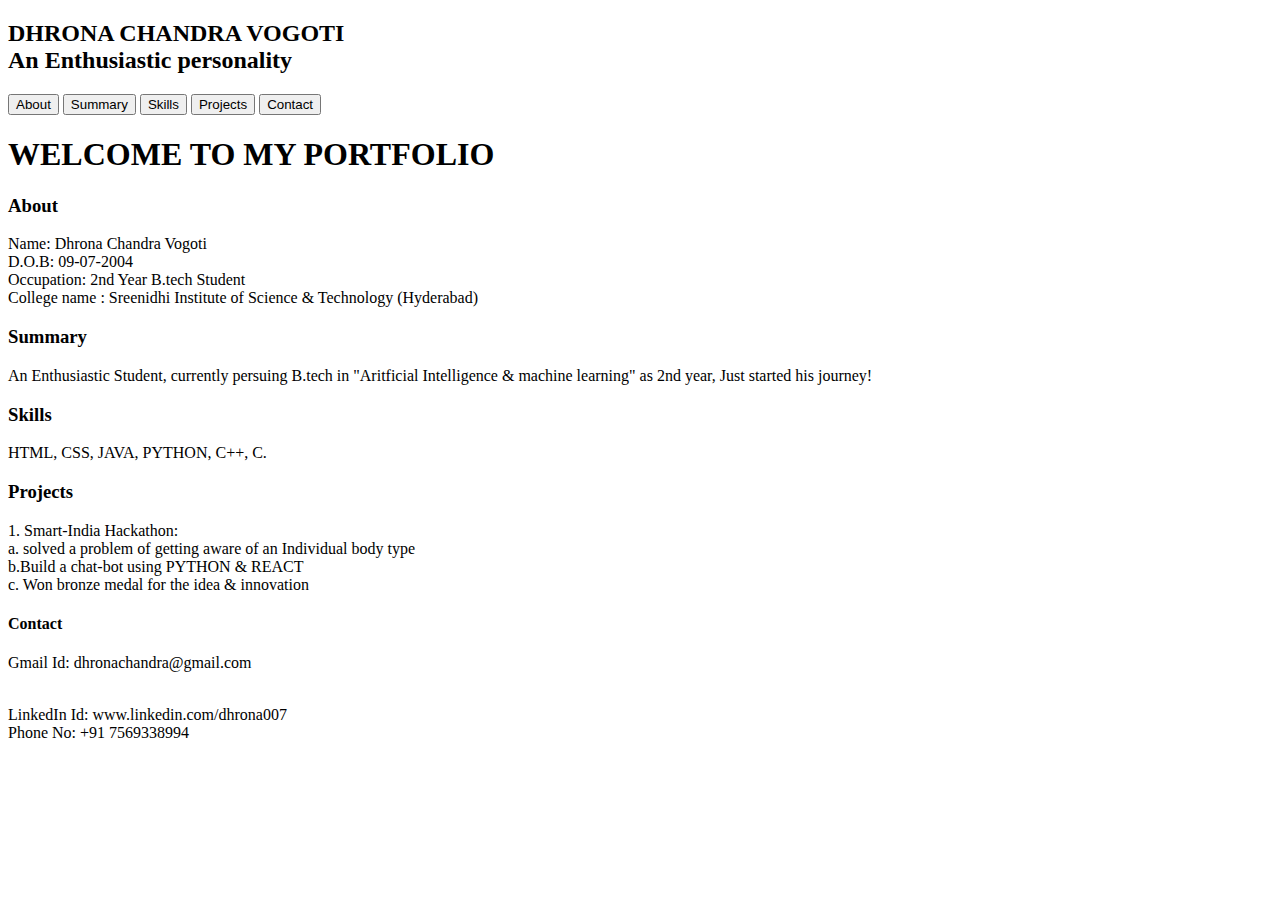
==== index.html @ 51ad8be8 "Update and rename Homepage.html to index.html" ====
<!doctype html>

<head> 
    <script src = "C:\Users\Dhrona Chandra\Downloads\Portfolio\js.js"></script>
    <link rel = "stylesheet" href = "cssstyle.css">
    <title>Portfolio</title>
    
    

</head>

<body>
    
    <div>
        <div class = "home">
           <!--h1 class = "Heading">My Portfolio</h1-->
            <h2 class = "name"> DHRONA CHANDRA VOGOTI<br>
            <n3 class = "slogan">An Enthusiastic personality</h3></h2>
            
            <div class = "buttons">
                <button id = "b1" class = "b1">About</button>
                <button id = "b2" class = "b2" >Summary</button>
                <button id = "b3" class = "b3">Skills</button>
                <button id = "b4" class = "b4">Projects</button>
                <button id = "b5" class = "b5">Contact</button>
            </div>
        </div>
        <div class = "head">
            <h1 class = "welcome">WELCOME TO MY PORTFOLIO</h1>
        </div>        
        <div class = "subheadings">
            <div id = "a" class = "about_head">
                <h3 >About</h3>
                 <p class = "about">Name: Dhrona Chandra Vogoti<br>D.O.B: 09-07-2004<br>Occupation: 2nd Year B.tech Student<br>College name : Sreenidhi Institute of Science & Technology (Hyderabad) </p>
            </div>
            <div id = "su">
                <h3 >Summary</h3>
                    <p class = "summary">An Enthusiastic Student, currently persuing B.tech in "Aritficial Intelligence & machine learning" as 2nd year, Just started his journey! </p>
            </div>
            <div id = "sk">        
                <h3 >Skills</h3>
                    <p class = "skills">HTML, CSS, JAVA, PYTHON, C++, C.</p>
            </div>
            <div id = "p">
                    <h3 >Projects</h3>
                    <p class = "projects">1. Smart-India Hackathon: <br> a. solved a problem of getting aware of an Individual body type<br>b.Build a chat-bot using PYTHON & REACT<br>c. Won bronze medal for the idea & innovation </p>
            </div>
            <div id = "c">
                    <h4 >Contact</h4>
                    <p class = "contact">Gmail Id: dhronachandra@gmail.com
            </div>
                        <br>LinkedIn Id: www.linkedin.com/dhrona007<br>Phone No: +91 7569338994</p>

        </div>
    </div>
    
</body>

<!--https://www.pngall.com/wp-content/uploads/2016/05/Man-PNG-Image.png
https://www.pngmart.com/files/7/Guy-PNG-Photos.png
https://i.pinimg.com/originals/56/7b/5c/567b5c424fa02c1d9fbf1e37e8458e68.png
-->
</html>
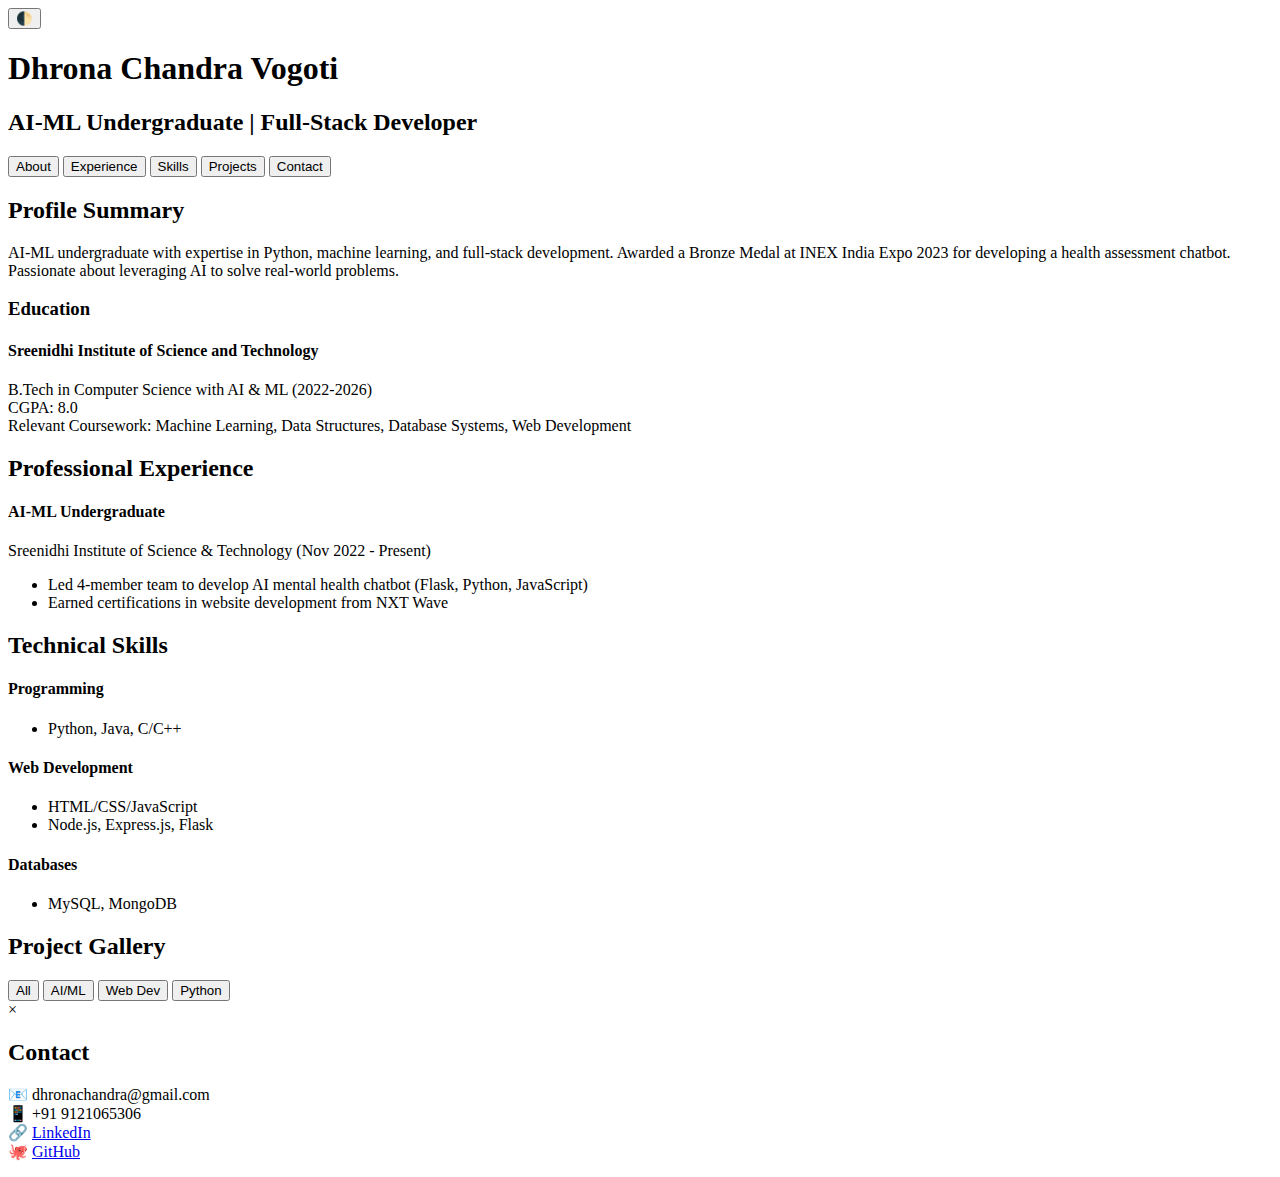
==== commit 97ffa2aa: "Update index.html" ====
--- a/index.html
+++ b/index.html
@@ -1,63 +1,130 @@
 <!doctype html>
+<html lang="en">
 
-<head> 
-    <script src = "C:\Users\Dhrona Chandra\Downloads\Portfolio\js.js"></script>
-    <link rel = "stylesheet" href = "cssstyle.css">
-    <title>Portfolio</title>
-    
-    
+<head>
+    <meta charset="UTF-8">
+    <meta name="viewport" content="width=device-width, initial-scale=1.0">
 
+    <link rel="stylesheet" href="cssstyle.css">
+    <title>Dhrona Chandra - Portfolio</title>
+
+    <script src="https://cdn.jsdelivr.net/particles.js/2.0.0/particles.min.js"></script>
 </head>
 
 <body>
-    
-    <div>
-        <div class = "home">
-           <!--h1 class = "Heading">My Portfolio</h1-->
-            <h2 class = "name"> DHRONA CHANDRA VOGOTI<br>
-            <n3 class = "slogan">An Enthusiastic personality</h3></h2>
-            
-            <div class = "buttons">
-                <button id = "b1" class = "b1">About</button>
-                <button id = "b2" class = "b2" >Summary</button>
-                <button id = "b3" class = "b3">Skills</button>
-                <button id = "b4" class = "b4">Projects</button>
-                <button id = "b5" class = "b5">Contact</button>
+    <div id="particles-js"></div>
+    <div class="container">
+        <div class="home">
+            <button id="theme-toggle" class="btn theme-btn">🌓</button>
+            <h1 class="heading">Dhrona Chandra Vogoti</h1>
+            <h2 class="slogan">AI-ML Undergraduate | Full-Stack Developer</h2>
+
+            <div class="buttons">
+                <button class="btn" id="b1">About</button>
+                <button class="btn" id="b2">Experience</button>
+                <button class="btn" id="b3">Skills</button>
+                <button class="btn" id="b4">Projects</button>
+                <button class="btn" id="b5">Contact</button>
             </div>
         </div>
-        <div class = "head">
-            <h1 class = "welcome">WELCOME TO MY PORTFOLIO</h1>
-        </div>        
-        <div class = "subheadings">
-            <div id = "a" class = "about_head">
-                <h3 >About</h3>
-                 <p class = "about">Name: Dhrona Chandra Vogoti<br>D.O.B: 09-07-2004<br>Occupation: 2nd Year B.tech Student<br>College name : Sreenidhi Institute of Science & Technology (Hyderabad) </p>
-            </div>
-            <div id = "su">
-                <h3 >Summary</h3>
-                    <p class = "summary">An Enthusiastic Student, currently persuing B.tech in "Aritficial Intelligence & machine learning" as 2nd year, Just started his journey! </p>
-            </div>
-            <div id = "sk">        
-                <h3 >Skills</h3>
-                    <p class = "skills">HTML, CSS, JAVA, PYTHON, C++, C.</p>
-            </div>
-            <div id = "p">
-                    <h3 >Projects</h3>
-                    <p class = "projects">1. Smart-India Hackathon: <br> a. solved a problem of getting aware of an Individual body type<br>b.Build a chat-bot using PYTHON & REACT<br>c. Won bronze medal for the idea & innovation </p>
-            </div>
-            <div id = "c">
-                    <h4 >Contact</h4>
-                    <p class = "contact">Gmail Id: dhronachandra@gmail.com
-            </div>
-                        <br>LinkedIn Id: www.linkedin.com/dhrona007<br>Phone No: +91 7569338994</p>
 
+        <div class="content-section">
+            <section id="about">
+                <h2>Profile Summary</h2>
+                <p class="summary">AI-ML undergraduate with expertise in Python, machine learning, and full-stack
+                    development. Awarded a Bronze Medal at INEX India Expo 2023 for developing a health assessment
+                    chatbot. Passionate about leveraging AI to solve real-world problems.</p>
+
+                <h3>Education</h3>
+                <div class="education">
+                    <h4>Sreenidhi Institute of Science and Technology</h4>
+                    <p>B.Tech in Computer Science with AI & ML (2022-2026)<br>
+                        CGPA: 8.0<br>
+                        Relevant Coursework: Machine Learning, Data Structures, Database Systems, Web Development</p>
+                </div>
+            </section>
+
+            <section id="experience">
+                <h2>Professional Experience</h2>
+                <div class="experience-item">
+                    <h4>AI-ML Undergraduate</h4>
+                    <p>Sreenidhi Institute of Science & Technology (Nov 2022 - Present)</p>
+                    <ul>
+                        <li>Led 4-member team to develop AI mental health chatbot (Flask, Python, JavaScript)</li>
+                        <li>Earned certifications in website development from NXT Wave</li>
+                    </ul>
+                </div>
+            </section>
+
+            <section id="skills">
+                <h2>Technical Skills</h2>
+                <div class="skills-grid">
+                    <div>
+                        <h4>Programming</h4>
+                        <ul>
+                            <li>Python, Java, C/C++</li>
+                        </ul>
+                    </div>
+                    <div>
+                        <h4>Web Development</h4>
+                        <ul>
+                            <li>HTML/CSS/JavaScript</li>
+                            <li>Node.js, Express.js, Flask</li>
+                        </ul>
+                    </div>
+                    <div>
+                        <h4>Databases</h4>
+                        <ul>
+                            <li>MySQL, MongoDB</li>
+                        </ul>
+                    </div>
+                </div>
+            </section>
+
+            <section id="projects">
+                <h2>Project Gallery</h2>
+
+                <!-- Filter Controls -->
+                <div class="filter-controls">
+                    <button class="filter-btn active" data-filter="all">All</button>
+                    <button class="filter-btn" data-filter="ai">AI/ML</button>
+                    <button class="filter-btn" data-filter="web">Web Dev</button>
+                    <button class="filter-btn" data-filter="python">Python</button>
+                </div>
+
+                <!-- Project Grid -->
+                <div class="project-grid">
+                    <!-- Project cards will be dynamically inserted here -->
+                </div>
+
+                <!-- Project Modal -->
+                <div class="project-modal">
+                    <div class="modal-content">
+                        <span class="close-modal">&times;</span>
+                        <img class="modal-image" src="" alt="">
+                        <h3 class="modal-title"></h3>
+                        <div class="modal-tech"></div>
+                        <p class="modal-description"></p>
+                        <div class="modal-links"></div>
+                    </div>
+                </div>
+            </section>
+
+            <section id="contact">
+                <h2>Contact</h2>
+                <div class="contact-info">
+                    <p>📧 dhronachandra@gmail.com<br>
+                        📱 +91 9121065306<br>
+                        🔗 <a href="https://linkedin.com/in/dhrona007">LinkedIn</a><br>
+                        🐙 <a href="https://github.com/dhrona007">GitHub</a></p>
+                </div>
+            </section>
         </div>
     </div>
-    
+
+
+    <script src="https://cdn.jsdelivr.net/particles.js/2.0.0/particles.min.js"></script>
+    <script src="js.js"></script>
 </body>
 
-<!--https://www.pngall.com/wp-content/uploads/2016/05/Man-PNG-Image.png
-https://www.pngmart.com/files/7/Guy-PNG-Photos.png
-https://i.pinimg.com/originals/56/7b/5c/567b5c424fa02c1d9fbf1e37e8458e68.png
--->
 </html>
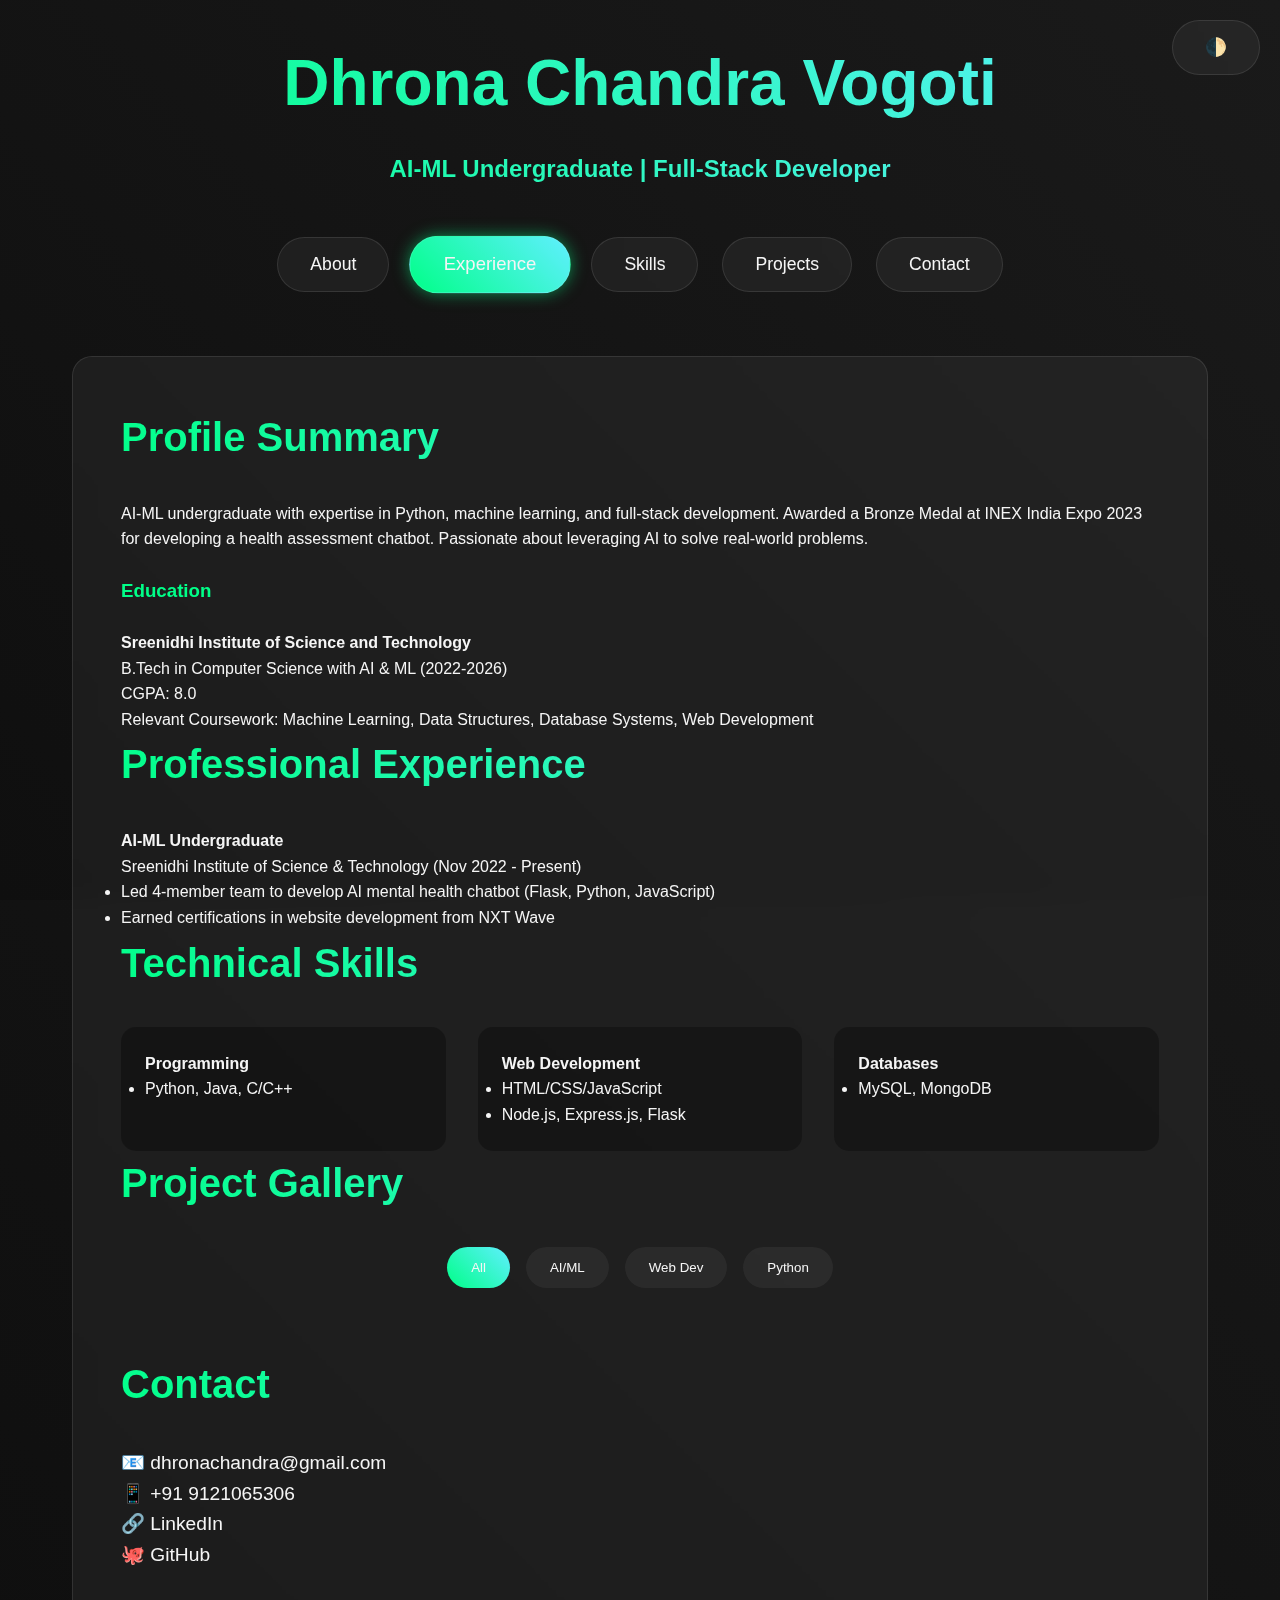
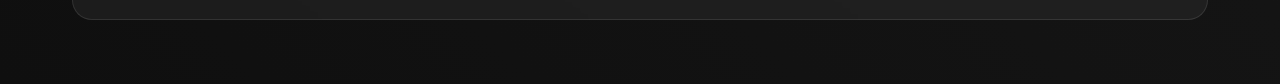
==== commit 71f89f61: "updated index, CSS, Scripts, Readme.md" ====
--- a/index.html
+++ b/index.html
@@ -5,7 +5,7 @@
     <meta charset="UTF-8">
     <meta name="viewport" content="width=device-width, initial-scale=1.0">
 
-    <link rel="stylesheet" href="cssstyle.css">
+    <link rel="stylesheet" href="styles.css">
     <title>Dhrona Chandra - Portfolio</title>
 
     <script src="https://cdn.jsdelivr.net/particles.js/2.0.0/particles.min.js"></script>
@@ -127,4 +127,4 @@
     <script src="js.js"></script>
 </body>
 
-</html>
+</html>--- a/styles.css
+++ b/styles.css
@@ -0,0 +1,554 @@
+/* styles.css */
+:root {
+  --primary: #00ff88;
+  --secondary: #60efff;
+  --bg: #000000;
+  --text: #f5f5f5;
+  --glass: rgba(255, 255, 255, 0.05);
+}
+
+* {
+  margin: 0;
+  padding: 0;
+  box-sizing: border-box;
+  font-family: 'Segoe UI', sans-serif;
+}
+
+body {
+  background: linear-gradient(45deg, #0f0f0f, #1a1a1a);
+  color: var(--text);
+  line-height: 1.6;
+  min-height: 100vh;
+  overflow-x: hidden;
+  transition: background 0.3s ease, color 0.3s ease;
+}
+
+
+.btn.active {
+  background: linear-gradient(45deg, var(--primary), var(--secondary)) !important;
+  transform: scale(1.05);
+  box-shadow: 0 0 15px rgba(0, 255, 136, 0.5);
+}
+
+section {
+  scroll-margin-top: 100px;
+  /* Adjust based on your header height */
+}
+
+/* Smooth scroll behavior */
+html {
+  scroll-behavior: smooth;
+}
+
+/* Navigation indicator animation */
+@keyframes pulse {
+  0% {
+    box-shadow: 0 0 0 0 rgba(0, 255, 136, 0.7);
+  }
+
+  70% {
+    box-shadow: 0 0 0 10px rgba(0, 255, 136, 0);
+  }
+
+  100% {
+    box-shadow: 0 0 0 0 rgba(0, 255, 136, 0);
+  }
+}
+
+.btn.active::after {
+  content: '';
+  position: absolute;
+  width: 100%;
+  height: 100%;
+  border-radius: 50px;
+  /*animation: pulse 2s infinite;*/
+}
+
+#particles-js {
+  position: fixed;
+  width: 100%;
+  height: 100%;
+  z-index: -1;
+  background: linear-gradient(45deg, #0f0f0f, #1a1a1a);
+}
+
+.reveal {
+  opacity: 0;
+  transform: translateY(30px);
+  transition: all 0.8s ease;
+}
+
+.reveal.active {
+  opacity: 1;
+  transform: translateY(0);
+}
+
+.container {
+  max-width: 1200px;
+  margin: 0 auto;
+  padding: 2rem;
+}
+
+/* Header Styles */
+.home {
+  text-align: center;
+  margin-bottom: 4rem;
+  position: relative;
+}
+
+.theme-btn {
+  position: fixed;
+  top: 20px;
+  right: 20px;
+  z-index: 1000;
+}
+
+[data-theme="light"] {
+  --bg: #fffefe !important;
+  --text: #ffffff !important;
+  --glass: rgba(0, 0, 0, 0.05);
+  --primary: #0066ff;
+  --secondary: #ff0066;
+}
+
+.heading {
+  font-size: 4rem;
+  background: linear-gradient(45deg, var(--primary), var(--secondary));
+  -webkit-background-clip: text;
+  background-clip: text;
+  -webkit-text-fill-color: transparent;
+  margin-bottom: 1rem;
+  animation: fadeIn 1s ease;
+}
+
+.slogan {
+  color: rgba(255, 255, 255, 0.8);
+  font-size: 1.5rem;
+  margin-bottom: 3rem;
+}
+
+.buttons {
+  display: flex;
+  justify-content: center;
+  gap: 1.5rem;
+  flex-wrap: wrap;
+}
+
+.btn {
+  padding: 1rem 2rem;
+  border: none;
+  border-radius: 50px;
+  background: var(--glass);
+  color: var(--text);
+  font-size: 1.1rem;
+  cursor: pointer;
+  transition: all 0.3s ease;
+  backdrop-filter: blur(10px);
+  border: 1px solid rgba(255, 255, 255, 0.1);
+}
+
+.btn:hover {
+  background: linear-gradient(45deg, var(--primary), var(--secondary));
+  transform: translateY(-3px);
+  box-shadow: 0 5px 15px rgba(0, 255, 136, 0.3);
+}
+
+/* Content Sections */
+.content-section {
+  background: var(--glass);
+  border-radius: 20px;
+  padding: 3rem;
+  margin: 2rem 0;
+  backdrop-filter: blur(10px);
+  border: 1px solid rgba(255, 255, 255, 0.1);
+  animation: slideUp 1s ease;
+}
+
+h2 {
+  font-size: 2.5rem;
+  margin-bottom: 2rem;
+  background: linear-gradient(45deg, var(--primary), var(--secondary));
+  -webkit-background-clip: text;
+  background-clip: text;
+  -webkit-text-fill-color: transparent;
+}
+
+h3 {
+  color: var(--primary);
+  margin: 1.5rem 0;
+}
+
+.skill-card {
+  position: relative;
+  overflow: hidden;
+  cursor: pointer;
+}
+
+.skill-card::before {
+  content: '';
+  position: absolute;
+  top: 0;
+  left: -100%;
+  width: 100%;
+  height: 100%;
+  background: linear-gradient(90deg,
+      transparent,
+      rgba(255, 255, 255, 0.2),
+      transparent);
+  transition: 0.5s;
+}
+
+.skill-card:hover::before {
+  left: 100%;
+}
+
+.skill-card:hover {
+  box-shadow: 0 0 20px rgba(0, 255, 136, 0.3);
+}
+
+/* Skills Grid */
+.skills-grid {
+  display: grid;
+  grid-template-columns: repeat(auto-fit, minmax(250px, 1fr));
+  gap: 2rem;
+  margin-top: 2rem;
+}
+
+.skills-grid>div {
+  background: rgba(0, 0, 0, 0.3);
+  padding: 1.5rem;
+  border-radius: 15px;
+  transition: transform 0.3s ease;
+}
+
+.skills-grid>div:hover {
+  transform: translateY(-5px);
+}
+
+/* Projects Section */
+
+/* Project Gallery Styles */
+.filter-controls {
+  display: flex;
+  gap: 1rem;
+  justify-content: center;
+  margin-bottom: 2rem;
+}
+
+.filter-btn {
+  padding: 0.8rem 1.5rem;
+  border: none;
+  border-radius: 25px;
+  background: var(--glass);
+  color: var(--text);
+  cursor: pointer;
+  transition: all 0.3s ease;
+}
+
+.filter-btn.active {
+  background: linear-gradient(45deg, var(--primary), var(--secondary));
+}
+
+.project-grid {
+  display: grid;
+  grid-template-columns: repeat(auto-fill, minmax(300px, 1fr));
+  gap: 2rem;
+  padding: 1rem;
+}
+
+.project-card {
+  position: relative;
+  border-radius: 15px;
+  overflow: hidden;
+  background: rgba(0, 0, 0, 0.3);
+  transition: transform 0.3s ease;
+  cursor: pointer;
+}
+
+.project-card:hover {
+  transform: translateY(-5px);
+}
+
+.card-image {
+  width: 100%;
+  height: 200px;
+  object-fit: cover;
+  background: rgba(0, 0, 0, 0.2);
+  min-height: 200px;
+}
+
+.card-content {
+  padding: 1.5rem;
+}
+
+.tech-tags {
+  display: flex;
+  gap: 0.5rem;
+  flex-wrap: wrap;
+  margin: 1rem 0;
+}
+
+.tech-tag {
+  background: var(--primary);
+  color: var(--bg);
+  padding: 0.3rem 0.8rem;
+  border-radius: 15px;
+  font-size: 0.8rem;
+}
+
+/* Modal Styles */
+/* Add to styles.css */
+.modal-content {
+  position: relative;
+  background: var(--bg);
+  margin: 5% auto;
+  padding: 2rem;
+  border-radius: 15px;
+  width: 90%;
+  max-width: 700px;
+  max-height: 90vh;
+  overflow-y: auto;
+}
+
+.modal-content>* {
+  margin-bottom: 1.5rem;
+}
+
+.modal-links {
+  display: flex;
+  gap: 1rem;
+  flex-wrap: wrap;
+}
+
+.modal-image {
+  width: 100%;
+  height: 300px;
+  object-fit: contain;
+  border-radius: 10px;
+  background: rgba(0, 0, 0, 0.1);
+}
+
+.modal-tech {
+  display: flex;
+  gap: 0.5rem;
+  flex-wrap: wrap;
+}
+
+/* Add smooth transition */
+.project-modal {
+  display: none;
+  position: fixed;
+  top: 0;
+  left: 0;
+  width: 100%;
+  height: 100%;
+  background: rgba(0, 0, 0, 0.9);
+  z-index: 9999;
+  overflow-y: auto;
+  animation: modalFade 0.3s;
+}
+
+@keyframes modalFade {
+  from {
+    opacity: 0;
+  }
+
+  to {
+    opacity: 1;
+  }
+}
+
+.project-modal {
+  display: none;
+  position: fixed;
+  top: 0;
+  left: 0;
+  width: 100%;
+  height: 100%;
+  background: rgba(0, 0, 0, 0.9);
+  z-index: 9999;
+  overflow-y: auto;
+  animation: modalFade 0.3s;
+}
+
+
+.modal-content {
+  position: relative;
+  background: var(--bg);
+  margin: 2rem auto;
+  /* Changed from percentage to fixed margin */
+  padding: 2rem;
+  border-radius: 15px;
+  width: 90%;
+  max-width: 700px;
+  top: 50%;
+  /* Center vertically */
+  transform: translateY(-50%);
+  /* Adjust for vertical centering */
+  animation: modalOpen 0.3s ease;
+}
+
+@media (max-width: 768px) {
+  .modal-content {
+    top: 20px;
+    transform: none;
+    margin: 20px auto;
+  }
+}
+
+.close-modal {
+  position: absolute;
+  right: 1rem;
+  top: 1rem;
+  font-size: 2rem;
+  cursor: pointer;
+  transition: color 0.3s ease;
+}
+
+.close-modal:hover {
+  color: var(--primary);
+}
+
+.modal-image {
+  width: 100%;
+  height: 400px;
+  object-fit: cover;
+  border-radius: 10px;
+  margin-bottom: 1rem;
+}
+
+@keyframes modalOpen {
+  from {
+    transform: scale(0.8);
+    opacity: 0;
+  }
+
+  to {
+    transform: scale(1);
+    opacity: 1;
+  }
+}
+
+.project {
+  background: rgba(0, 0, 0, 0.3);
+  padding: 2rem;
+  border-radius: 15px;
+  margin: 2rem 0;
+  border-left: 4px solid var(--primary);
+}
+
+.project h4 {
+  font-size: 1.5rem;
+  margin-bottom: 1rem;
+}
+
+.project a {
+  color: var(--secondary);
+  text-decoration: none;
+  transition: color 0.3s ease;
+}
+
+.project a:hover {
+  color: var(--primary);
+}
+
+/* Contact Section */
+.contact-info {
+  display: flex;
+  flex-direction: column;
+  gap: 1rem;
+  font-size: 1.2rem;
+}
+
+.contact-info a {
+  color: var(--text);
+  text-decoration: none;
+  transition: color 0.3s ease;
+}
+
+.contact-info a:hover {
+  color: var(--primary);
+}
+
+.project-gallery {
+  display: grid;
+  grid-template-columns: repeat(auto-fit, minmax(300px, 1fr));
+  gap: 2rem;
+}
+
+.project-card {
+  position: relative;
+  border-radius: 15px;
+  overflow: hidden;
+  transition: transform 0.3s ease;
+}
+
+.project-card:hover {
+  transform: translateY(-10px);
+}
+
+.project-card::before {
+  content: attr(data-tech);
+  position: absolute;
+  bottom: -100%;
+  left: 0;
+  width: 100%;
+  padding: 1rem;
+  background: var(--glass);
+  transition: 0.3s ease;
+}
+
+.project-card:hover::before {
+  bottom: 0;
+}
+
+.reveal {
+  opacity: 0;
+  transform: translateY(30px);
+  transition: all 0.8s ease;
+}
+
+.reveal.active {
+  opacity: 1;
+  transform: translateY(0);
+}
+
+/* Animations */
+@keyframes fadeIn {
+  from {
+    opacity: 0;
+    transform: translateY(20px);
+  }
+
+  to {
+    opacity: 1;
+    transform: translateY(0);
+  }
+}
+
+@keyframes slideUp {
+  from {
+    opacity: 0;
+    transform: translateY(50px);
+  }
+
+  to {
+    opacity: 1;
+    transform: translateY(0);
+  }
+}
+
+/* Responsive Design */
+@media (max-width: 768px) {
+  .heading {
+    font-size: 2.5rem;
+  }
+
+  .content-section {
+    padding: 1.5rem;
+  }
+
+  .skills-grid {
+    grid-template-columns: 1fr;
+  }
+}